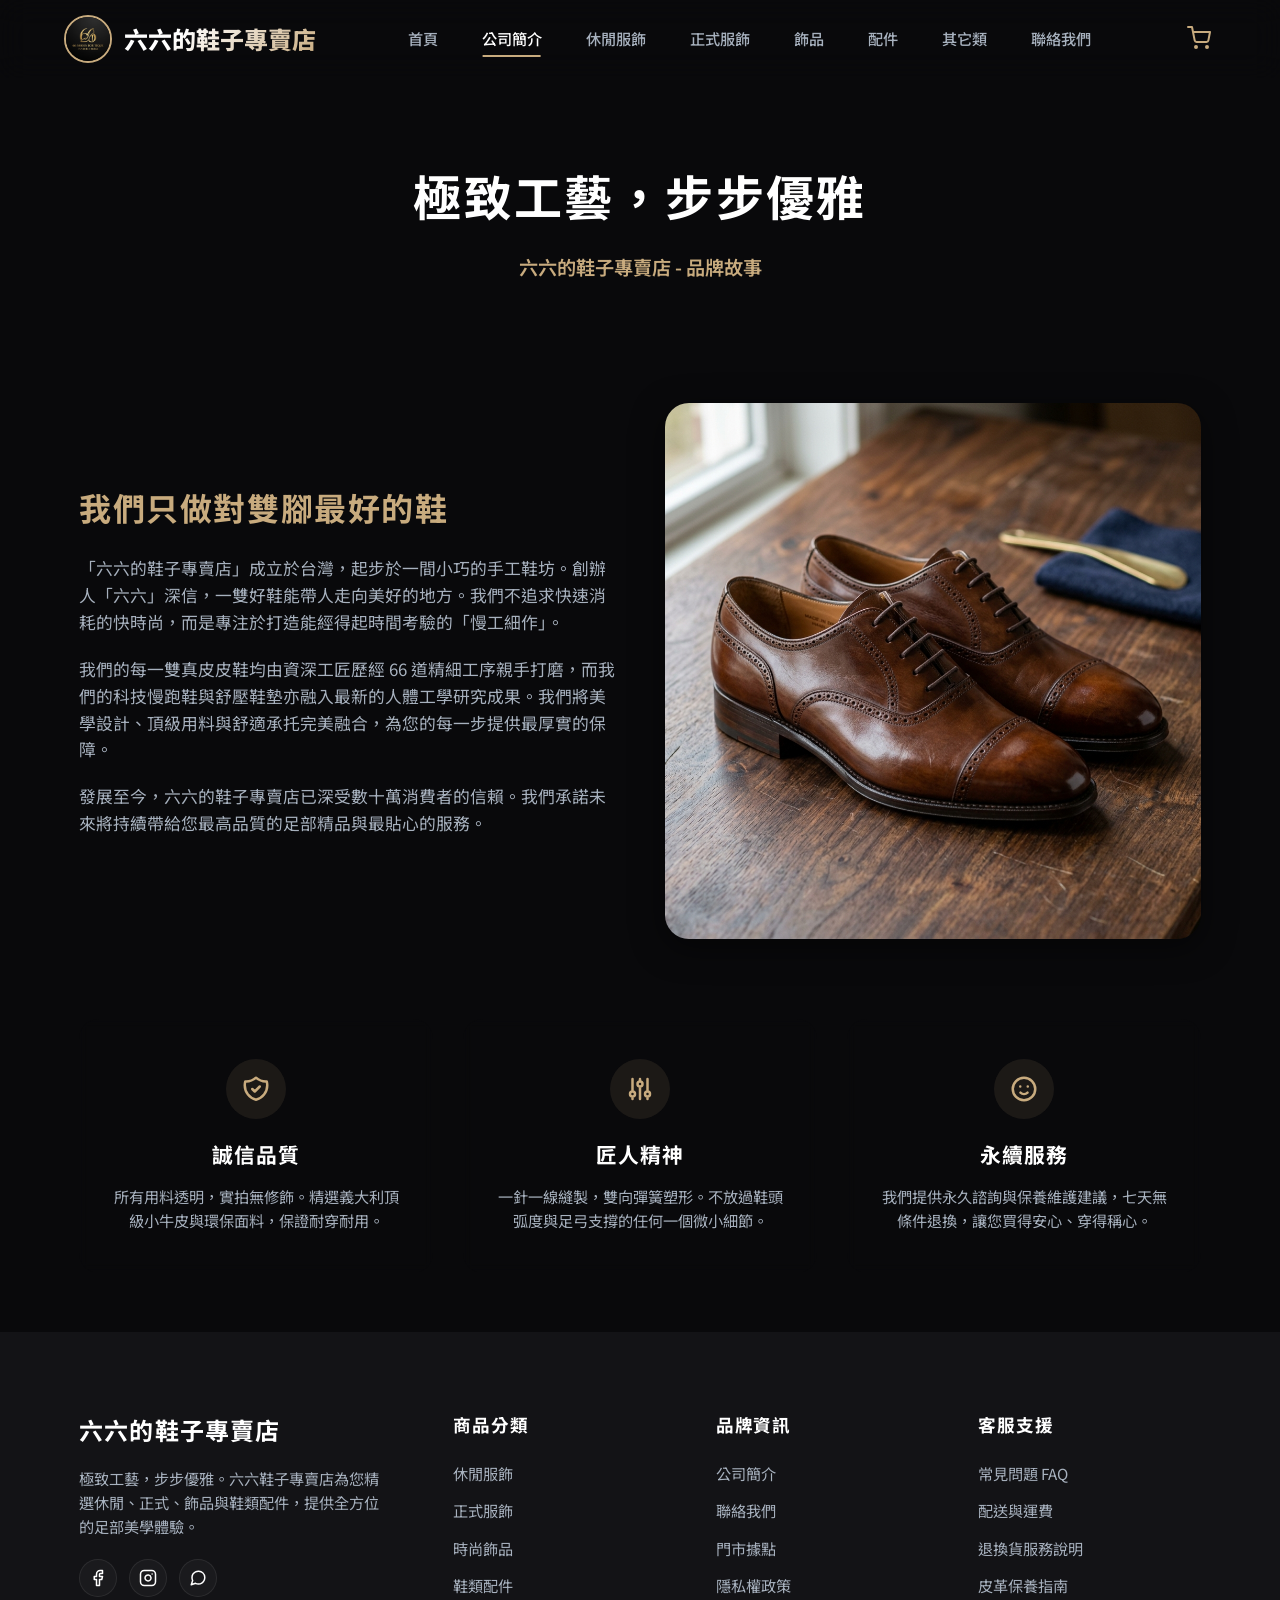
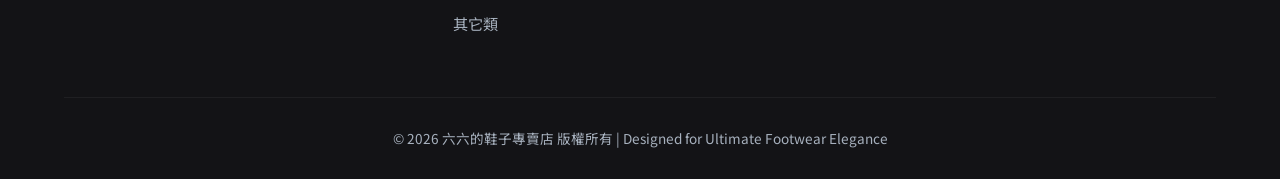
==== about.html @ c0ab9f70 "Add files via upload" ====
<!DOCTYPE html>
<html lang="zh-TW">
<head>
  <meta charset="UTF-8">
  <meta name="viewport" content="width=device-width, initial-scale=1.0">
  <title>公司簡介 - 六六的鞋子專賣店 | 極致工藝與職人精神</title>
  <meta name="description" content="了解六六的鞋子專賣店的品牌起源、設計哲學與職人工藝。我們致力於為每一雙腳提供完美撐托，讓步伐走得更遠。">
  <link rel="stylesheet" href="css/style.css">
</head>
<body>

  <!-- Navigation Header -->
  <header>
    <div class="container header-container">
      <a href="index.html" class="logo-link" id="header-logo-link">
        <img src="assets/logo.png" alt="六六的鞋子專賣店" class="logo-img" id="header-logo-img">
        <span class="logo-text" id="header-logo-text">六六的鞋子專賣店</span>
      </a>
      
      <button class="menu-toggle" id="mobile-menu-toggle" aria-label="切換選單">
        <svg width="24" height="24" fill="none" stroke="currentColor" stroke-width="2" viewBox="0 0 24 24">
          <path d="M3 12h18M3 6h18M3 18h18" stroke-linecap="round" stroke-linejoin="round"></path>
        </svg>
      </button>
      
      <nav id="nav-menu">
        <ul>
          <li><a href="index.html" id="nav-home">首頁</a></li>
          <li><a href="about.html" class="active" id="nav-about">公司簡介</a></li>
          <li><a href="casual.html" id="nav-casual">休閒服飾</a></li>
          <li><a href="formal.html" id="nav-formal">正式服飾</a></li>
          <li><a href="jewelry.html" id="nav-jewelry">飾品</a></li>
          <li><a href="accessories.html" id="nav-accessories">配件</a></li>
          <li><a href="others.html" id="nav-others">其它類</a></li>
          <li><a href="contact.html" id="nav-contact">聯絡我們</a></li>
        </ul>
      </nav>
      
      <div class="nav-actions">
        <button class="cart-btn" id="shopping-cart-btn" aria-label="查看購物車" onclick="openSimulatedCheckout()">
          <svg viewBox="0 0 24 24" fill="none" stroke="currentColor" stroke-width="2" stroke-linecap="round" stroke-linejoin="round">
            <circle cx="9" cy="21" r="1"></circle>
            <circle cx="20" cy="21" r="1"></circle>
            <path d="M1 1h4l2.68 13.39a2 2 0 0 0 2 1.61h9.72a2 2 0 0 0 2-1.61L23 6H6"></path>
          </svg>
          <span class="cart-count">0</span>
        </button>
      </div>
    </div>
  </header>

  <!-- About Hero -->
  <section class="about-hero">
    <div class="container">
      <h1>極致工藝，步步優雅</h1>
      <p style="color: hsl(var(--accent-gold)); font-size:1.2rem; font-weight:600;">六六的鞋子專賣店 - 品牌故事</p>
    </div>
  </section>

  <!-- Brand Story -->
  <section class="about-content">
    <div class="container">
      <div class="about-grid">
        <div class="about-text">
          <h2>我們只做對雙腳最好的鞋</h2>
          <p>「六六的鞋子專賣店」成立於台灣，起步於一間小巧的手工鞋坊。創辦人「六六」深信，一雙好鞋能帶人走向美好的地方。我們不追求快速消耗的快時尚，而是專注於打造能經得起時間考驗的「慢工細作」。</p>
          <p>我們的每一雙真皮皮鞋均由資深工匠歷經 66 道精細工序親手打磨，而我們的科技慢跑鞋與舒壓鞋墊亦融入最新的人體工學研究成果。我們將美學設計、頂級用料與舒適承托完美融合，為您的每一步提供最厚實的保障。</p>
          <p>發展至今，六六的鞋子專賣店已深受數十萬消費者的信賴。我們承諾未來將持續帶給您最高品質的足部精品與最貼心的服務。</p>
        </div>
        <div class="about-visual">
          <img src="assets/product_5.png" alt="職人手工皮鞋工藝">
        </div>
      </div>

      <!-- Core Values -->
      <div class="values-grid">
        <div class="value-card">
          <div class="value-icon">
            <svg fill="none" stroke="currentColor" stroke-width="2" viewBox="0 0 24 24">
              <path d="M9 12l2 2 4-4m5.618-4.016A11.955 11.955 0 0112 2.944a11.955 11.955 0 01-8.618 3.04A12.02 12.02 0 003 9c0 5.591 3.824 10.29 9 11.622 5.176-1.332 9-6.03 9-11.622 0-1.042-.133-2.052-.382-3.016z" stroke-linecap="round" stroke-linejoin="round"></path>
            </svg>
          </div>
          <h3>誠信品質</h3>
          <p>所有用料透明，實拍無修飾。精選義大利頂級小牛皮與環保面料，保證耐穿耐用。</p>
        </div>

        <div class="value-card">
          <div class="value-icon">
            <svg fill="none" stroke="currentColor" stroke-width="2" viewBox="0 0 24 24">
              <path d="M12 6V4m0 2a2 2 0 100 4m0-4a2 2 0 110 4m-6 8a2 2 0 100-4m0 4a2 2 0 110-4m0 4v2m0-6V4m6 6v10m6-2a2 2 0 100-4m0 4a2 2 0 110-4m0 4v2m0-6V4" stroke-linecap="round" stroke-linejoin="round"></path>
            </svg>
          </div>
          <h3>匠人精神</h3>
          <p>一針一線縫製，雙向彈簧塑形。不放過鞋頭弧度與足弓支撐的任何一個微小細節。</p>
        </div>

        <div class="value-card">
          <div class="value-icon">
            <svg fill="none" stroke="currentColor" stroke-width="2" viewBox="0 0 24 24">
              <path d="M14.828 14.828a4 4 0 01-5.656 0M9 10h.01M15 10h.01M21 12a9 9 0 11-18 0 9 9 0 0118 0z" stroke-linecap="round" stroke-linejoin="round"></path>
            </svg>
          </div>
          <h3>永續服務</h3>
          <p>我們提供永久諮詢與保養維護建議，七天無條件退換，讓您買得安心、穿得稱心。</p>
        </div>
      </div>
    </div>
  </section>

  <!-- Simulated Checkout Modal -->
  <div class="checkout-modal" id="checkout-modal">
    <div class="modal-content">
      <div class="modal-icon">
        <svg fill="none" stroke="currentColor" stroke-width="2" viewBox="0 0 24 24" style="width:36px; height:36px;">
          <path d="M5 13l4 4L19 7" stroke-linecap="round" stroke-linejoin="round"></path>
        </svg>
      </div>
      <h3>感謝您的訂購！</h3>
      <p>您已成功完成模擬結帳流程。六六專賣店的客服專員將會儘速與您聯絡，為您安排出貨！</p>
      <button class="btn btn-primary" style="width: 100%; border:none; padding:12px; border-radius:8px;" onclick="closeSimulatedCheckout()">好的，謝謝</button>
    </div>
  </div>

  <!-- Footer Section -->
  <footer>
    <div class="container footer-grid">
      <div class="footer-logo-desc">
        <h3 id="footer-brand-title">六六的鞋子專賣店</h3>
        <p>極致工藝，步步優雅。六六鞋子專賣店為您精選休閒、正式、飾品與鞋類配件，提供全方位的足部美學體驗。</p>
        <div class="social-links">
          <a href="#" class="social-btn" aria-label="Facebook">
            <svg viewBox="0 0 24 24" fill="none" stroke="currentColor" stroke-width="2" stroke-linecap="round" stroke-linejoin="round"><path d="M18 2h-3a5 5 0 0 0 -5 5v3H7v4h3v8h4v-8h3l1-4h-4V7a1 1 0 0 1 1-1h3z"></path></svg>
          </a>
          <a href="#" class="social-btn" aria-label="Instagram">
            <svg viewBox="0 0 24 24" fill="none" stroke="currentColor" stroke-width="2" stroke-linecap="round" stroke-linejoin="round"><rect x="2" y="2" width="20" height="20" rx="5" ry="5"></rect><path d="M16 11.37A4 4 0 1 1 12.63 8 4 4 0 0 1 16 11.37z"></path><line x1="17.5" y1="6.5" x2="17.51" y2="6.5"></line></svg>
          </a>
          <a href="#" class="social-btn" aria-label="Line">
            <svg viewBox="0 0 24 24" fill="none" stroke="currentColor" stroke-width="2" stroke-linecap="round" stroke-linejoin="round"><path d="M21 11.5a8.38 8.38 0 0 1-.9 3.8 8.5 8.5 0 0 1-7.6 4.7 8.38 8.38 0 0 1-3.8-.9L3 21l1.9-5.7a8.38 8.38 0 0 1-.9-3.8 8.5 8.5 0 0 1 4.7-7.6 8.38 8.38 0 0 1 3.8-.9h.5a8.48 8.48 0 0 1 8 8v.5z"></path></svg>
          </a>
        </div>
      </div>
      
      <div class="footer-links-col">
        <h4>商品分類</h4>
        <ul>
          <li><a href="casual.html" id="foot-link-casual">休閒服飾</a></li>
          <li><a href="formal.html" id="foot-link-formal">正式服飾</a></li>
          <li><a href="jewelry.html" id="foot-link-jewelry">時尚飾品</a></li>
          <li><a href="accessories.html" id="foot-link-accessories">鞋類配件</a></li>
          <li><a href="others.html" id="foot-link-others">其它類</a></li>
        </ul>
      </div>
      
      <div class="footer-links-col">
        <h4>品牌資訊</h4>
        <ul>
          <li><a href="about.html" id="foot-link-about">公司簡介</a></li>
          <li><a href="contact.html" id="foot-link-contact">聯絡我們</a></li>
          <li><a href="#" id="foot-link-stores">門市據點</a></li>
          <li><a href="#" id="foot-link-privacy">隱私權政策</a></li>
        </ul>
      </div>
      
      <div class="footer-links-col">
        <h4>客服支援</h4>
        <ul>
          <li><a href="#" id="foot-link-faq">常見問題 FAQ</a></li>
          <li><a href="#" id="foot-link-delivery">配送與運費</a></li>
          <li><a href="#" id="foot-link-returns">退換貨服務說明</a></li>
          <li><a href="#" id="foot-link-care">皮革保養指南</a></li>
        </ul>
      </div>
    </div>
    
    <div class="container footer-bottom">
      <p>&copy; 2026 六六的鞋子專賣店 版權所有 | Designed for Ultimate Footwear Elegance</p>
    </div>
  </footer>

  <!-- Scripts -->
  <script src="js/products.js"></script>
  <script src="js/main.js"></script>
</body>
</html>
---- css/style.css ----
@import url('https://fonts.googleapis.com/css2?family=Noto+Sans+TC:wght@300;400;500;700;900&family=Outfit:wght@300;400;500;600;700;800&display=swap');

:root {
  /* HSL Color System */
  --bg-dark: 240, 10%, 4%;
  --bg-deep: 240, 8%, 8%;
  --bg-card: 240, 6%, 12%;
  --accent-gold: 36, 40%, 64%;
  --accent-gold-hover: 36, 45%, 72%;
  --accent-cyan: 174, 60%, 56%;
  --text-light: 0, 0%, 98%;
  --text-grey: 215, 15%, 70%;
  --text-dark: 240, 10%, 20%;
  --border-gold: 36, 40%, 64%, 0.15;
  --border-glow: 174, 60%, 56%, 0.2;
  --font-display: 'Outfit', 'Noto Sans TC', sans-serif;
  --font-body: 'Inter', 'Noto Sans TC', sans-serif;
  --transition-smooth: all 0.4s cubic-bezier(0.16, 1, 0.3, 1);
  --glass-shadow: 0 8px 32px 0 rgba(0, 0, 0, 0.5);
}

* {
  box-sizing: border-box;
  margin: 0;
  padding: 0;
}

body {
  background-color: hsl(var(--bg-dark));
  color: hsl(var(--text-light));
  font-family: var(--font-body);
  line-height: 1.6;
  overflow-x: hidden;
}

h1, h2, h3, h4, h5, h6 {
  font-family: var(--font-display);
  font-weight: 700;
  letter-spacing: 0.05em;
  color: #fff;
}

a {
  text-decoration: none;
  color: inherit;
  transition: var(--transition-smooth);
}

img {
  max-width: 100%;
  height: auto;
  display: block;
}

/* Base Layout Container */
.container {
  width: 90%;
  max-width: 1200px;
  margin: 0 auto;
  padding: 0 15px;
}

/* Header & Navigation */
header {
  position: fixed;
  top: 0;
  left: 0;
  width: 100%;
  z-index: 1000;
  background: rgba(calc(hsl(var(--bg-dark))), 0.75);
  backdrop-filter: blur(15px);
  border-bottom: 1px solid rgba(var(--border-gold));
  transition: var(--transition-smooth);
}

header.scrolled {
  background: rgba(calc(hsl(var(--bg-deep))), 0.95);
  box-shadow: 0 5px 20px rgba(0, 0, 0, 0.5);
  padding: 10px 0;
}

.header-container {
  display: flex;
  justify-content: space-between;
  align-items: center;
  padding: 15px 0;
  position: relative;
}

.logo-link {
  display: flex;
  align-items: center;
  gap: 12px;
}

.logo-img {
  width: 48px;
  height: 48px;
  border-radius: 50%;
  border: 2px solid hsl(var(--accent-gold));
  object-fit: cover;
  transition: var(--transition-smooth);
}

.logo-link:hover .logo-img {
  transform: rotate(360deg) scale(1.1);
  border-color: hsl(var(--accent-cyan));
}

.logo-text {
  font-size: 1.5rem;
  font-weight: 800;
  background: linear-gradient(135deg, #fff 30%, hsl(var(--accent-gold)) 100%);
  -webkit-background-clip: text;
  -webkit-text-fill-color: transparent;
}

/* Nav Menu */
nav ul {
  display: flex;
  list-style: none;
  gap: 20px;
  align-items: center;
}

nav a {
  font-size: 0.95rem;
  font-weight: 500;
  padding: 8px 12px;
  border-radius: 6px;
  color: hsl(var(--text-grey));
  position: relative;
}

nav a::after {
  content: '';
  position: absolute;
  bottom: 0;
  left: 50%;
  width: 0;
  height: 2px;
  background: hsl(var(--accent-gold));
  transition: var(--transition-smooth);
  transform: translateX(-50%);
}

nav a:hover, nav a.active {
  color: #fff;
}

nav a:hover::after, nav a.active::after {
  width: 70%;
}

.nav-actions {
  display: flex;
  align-items: center;
  gap: 15px;
}

.cart-btn {
  position: relative;
  background: none;
  border: none;
  cursor: pointer;
  color: hsl(var(--text-light));
  padding: 5px;
  transition: var(--transition-smooth);
}

.cart-btn svg {
  width: 24px;
  height: 24px;
  stroke: hsl(var(--accent-gold));
}

.cart-btn:hover svg {
  stroke: hsl(var(--accent-cyan));
  transform: scale(1.1);
}

.cart-count {
  position: absolute;
  top: -5px;
  right: -5px;
  background: hsl(var(--accent-cyan));
  color: hsl(var(--text-dark));
  font-size: 0.75rem;
  font-weight: 700;
  border-radius: 50%;
  width: 18px;
  height: 18px;
  display: flex;
  align-items: center;
  justify-content: center;
}

.menu-toggle {
  display: none;
  background: none;
  border: none;
  cursor: pointer;
  color: #fff;
}

/* Hero Section */
.hero {
  position: relative;
  padding: 180px 0 100px 0;
  background: radial-gradient(circle at 70% 30%, rgba(var(--accent-gold), 0.15), transparent 50%),
              radial-gradient(circle at 10% 80%, rgba(var(--accent-cyan), 0.1), transparent 40%);
  min-height: 80vh;
  display: flex;
  align-items: center;
}

.hero-grid {
  display: grid;
  grid-template-columns: 1.2fr 1fr;
  gap: 50px;
  align-items: center;
}

.hero-content h1 {
  font-size: 3.5rem;
  line-height: 1.2;
  margin-bottom: 20px;
}

.hero-content h1 span {
  background: linear-gradient(135deg, hsl(var(--accent-gold)) 0%, hsl(var(--accent-cyan)) 100%);
  -webkit-background-clip: text;
  -webkit-text-fill-color: transparent;
  display: block;
}

.hero-content p {
  font-size: 1.1rem;
  color: hsl(var(--text-grey));
  margin-bottom: 35px;
  max-width: 550px;
}

.btn-group {
  display: flex;
  gap: 15px;
}

.btn {
  display: inline-flex;
  align-items: center;
  justify-content: center;
  padding: 12px 28px;
  border-radius: 50px;
  font-weight: 600;
  letter-spacing: 0.05em;
  transition: var(--transition-smooth);
  cursor: pointer;
}

.btn-primary {
  background: linear-gradient(135deg, hsl(var(--accent-gold)) 0%, #d4af37 100%);
  color: hsl(var(--bg-dark));
  box-shadow: 0 4px 15px rgba(197, 168, 128, 0.4);
}

.btn-primary:hover {
  transform: translateY(-3px);
  box-shadow: 0 8px 25px rgba(197, 168, 128, 0.6);
  background: linear-gradient(135deg, #d4af37 0%, hsl(var(--accent-gold)) 100%);
}

.btn-secondary {
  border: 1.5px solid rgba(var(--border-gold));
  color: #fff;
  background: rgba(255, 255, 255, 0.03);
}

.btn-secondary:hover {
  background: rgba(255, 255, 255, 0.08);
  border-color: hsl(var(--accent-gold));
  transform: translateY(-3px);
}

.hero-image-wrapper {
  position: relative;
  display: flex;
  justify-content: center;
}

.hero-circle-bg {
  position: absolute;
  width: 400px;
  height: 400px;
  border-radius: 50%;
  background: radial-gradient(circle, rgba(var(--accent-gold), 0.25) 0%, transparent 70%);
  top: 50%;
  left: 50%;
  transform: translate(-50%, -50%);
  animation: pulse 8s infinite alternate;
  z-index: 1;
}

.hero-image {
  position: relative;
  z-index: 2;
  filter: drop-shadow(0 20px 30px rgba(0,0,0,0.6));
  animation: float 6s ease-in-out infinite;
  max-height: 400px;
  object-fit: contain;
}

/* Feature categories list on Home page */
.categories-preview {
  padding: 80px 0;
  background-color: hsl(var(--bg-deep));
}

.section-header {
  text-align: center;
  margin-bottom: 50px;
}

.section-header h2 {
  font-size: 2.2rem;
  margin-bottom: 10px;
  position: relative;
  display: inline-block;
}

.section-header h2::after {
  content: '';
  display: block;
  width: 50px;
  height: 3px;
  background: hsl(var(--accent-gold));
  margin: 15px auto 0 auto;
}

.section-header p {
  color: hsl(var(--text-grey));
  max-width: 600px;
  margin: 0 auto;
}

.category-grid {
  display: grid;
  grid-template-columns: repeat(auto-fit, minmax(220px, 1fr));
  gap: 20px;
}

.category-card {
  position: relative;
  border-radius: 16px;
  overflow: hidden;
  height: 280px;
  display: flex;
  flex-direction: column;
  justify-content: flex-end;
  padding: 30px;
  border: 1px solid rgba(var(--border-gold));
  background: linear-gradient(180deg, transparent 40%, rgba(0,0,0,0.9) 100%),
              rgba(var(--bg-card), 0.4);
  backdrop-filter: blur(5px);
  cursor: pointer;
  transition: var(--transition-smooth);
}

.category-card-bg {
  position: absolute;
  top: 0;
  left: 0;
  width: 100%;
  height: 100%;
  z-index: -1;
  object-fit: cover;
  transition: var(--transition-smooth);
  opacity: 0.6;
}

.category-card:hover {
  transform: translateY(-10px);
  border-color: hsl(var(--accent-cyan));
  box-shadow: var(--glass-shadow);
}

.category-card:hover .category-card-bg {
  transform: scale(1.1);
  opacity: 0.8;
}

.category-card h3 {
  font-size: 1.35rem;
  margin-bottom: 5px;
}

.category-card p {
  font-size: 0.85rem;
  color: hsl(var(--accent-gold));
  font-weight: 500;
}

/* Product Cards Grid & Design */
.products-section {
  padding: 80px 0;
}

.product-grid {
  display: grid;
  grid-template-columns: repeat(auto-fill, minmax(270px, 1fr));
  gap: 30px;
}

.product-card {
  background: rgba(hsl(var(--bg-card)), 0.6);
  border: 1px solid rgba(var(--border-gold));
  border-radius: 20px;
  overflow: hidden;
  box-shadow: 0 4px 20px rgba(0, 0, 0, 0.2);
  transition: var(--transition-smooth);
  backdrop-filter: blur(10px);
  display: flex;
  flex-direction: column;
  height: 100%;
}

.product-card:hover {
  transform: translateY(-8px);
  border-color: rgba(var(--border-glow));
  box-shadow: var(--glass-shadow);
}

.product-img-wrapper {
  position: relative;
  aspect-ratio: 1;
  overflow: hidden;
  background-color: rgba(255, 255, 255, 0.02);
  display: flex;
  align-items: center;
  justify-content: center;
  padding: 15px;
}

.product-img {
  width: 100%;
  height: 100%;
  object-fit: contain;
  transition: var(--transition-smooth);
  filter: drop-shadow(0 10px 15px rgba(0,0,0,0.3));
}

.product-card:hover .product-img {
  transform: scale(1.08) rotate(3deg);
}

.product-tag {
  position: absolute;
  top: 15px;
  left: 15px;
  background: hsl(var(--accent-cyan));
  color: hsl(var(--text-dark));
  font-size: 0.75rem;
  font-weight: 700;
  padding: 4px 10px;
  border-radius: 4px;
}

.product-info {
  padding: 20px;
  display: flex;
  flex-direction: column;
  flex-grow: 1;
}

.product-info h3 {
  font-size: 1.15rem;
  margin-bottom: 10px;
  white-space: nowrap;
  overflow: hidden;
  text-overflow: ellipsis;
  color: #fff;
}

.product-desc {
  font-size: 0.85rem;
  color: hsl(var(--text-grey));
  margin-bottom: 20px;
  display: -webkit-box;
  -webkit-line-clamp: 2;
  -webkit-box-orient: vertical;
  overflow: hidden;
  height: 40px;
}

.product-price-row {
  display: flex;
  justify-content: space-between;
  align-items: center;
  margin-top: auto;
  padding-top: 15px;
  border-top: 1px solid rgba(255, 255, 255, 0.05);
}

.product-price {
  font-size: 1.25rem;
  font-weight: 700;
  color: hsl(var(--accent-gold));
  font-family: var(--font-display);
}

.product-price-original {
  font-size: 0.85rem;
  color: hsl(var(--text-grey));
  text-decoration: line-through;
  margin-left: 6px;
}

.btn-add-cart {
  width: 38px;
  height: 38px;
  border-radius: 50%;
  background: rgba(255, 255, 255, 0.05);
  border: 1px solid rgba(var(--border-gold));
  display: flex;
  align-items: center;
  justify-content: center;
  cursor: pointer;
  transition: var(--transition-smooth);
}

.btn-add-cart svg {
  width: 18px;
  height: 18px;
  stroke: hsl(var(--text-light));
  fill: none;
}

.btn-add-cart:hover {
  background: hsl(var(--accent-gold));
  border-color: hsl(var(--accent-gold));
}

.btn-add-cart:hover svg {
  stroke: hsl(var(--text-dark));
}

/* About Us Layout */
.about-hero {
  padding: 160px 0 60px 0;
  text-align: center;
  background: linear-gradient(180deg, rgba(var(--accent-gold), 0.05), transparent);
}

.about-hero h1 {
  font-size: 3rem;
  margin-bottom: 15px;
}

.about-content {
  padding: 60px 0;
}

.about-grid {
  display: grid;
  grid-template-columns: 1fr 1fr;
  gap: 50px;
  align-items: center;
}

.about-text h2 {
  font-size: 2rem;
  margin-bottom: 20px;
  color: hsl(var(--accent-gold));
}

.about-text p {
  color: hsl(var(--text-grey));
  margin-bottom: 20px;
  font-size: 1.05rem;
}

.about-visual {
  position: relative;
  border-radius: 24px;
  overflow: hidden;
  box-shadow: var(--glass-shadow);
  border: 1px solid rgba(var(--border-gold));
}

.about-visual img {
  width: 100%;
  transition: var(--transition-smooth);
}

.about-visual:hover img {
  transform: scale(1.05);
}

.values-grid {
  display: grid;
  grid-template-columns: repeat(auto-fit, minmax(280px, 1fr));
  gap: 30px;
  margin-top: 80px;
}

.value-card {
  background: rgba(hsl(var(--bg-card)), 0.4);
  border: 1px solid rgba(var(--border-gold));
  padding: 40px 30px;
  border-radius: 20px;
  text-align: center;
  backdrop-filter: blur(5px);
  transition: var(--transition-smooth);
}

.value-card:hover {
  transform: translateY(-5px);
  border-color: hsl(var(--accent-cyan));
}

.value-icon {
  width: 60px;
  height: 60px;
  border-radius: 50%;
  background: rgba(197, 168, 128, 0.1);
  display: flex;
  align-items: center;
  justify-content: center;
  margin: 0 auto 20px auto;
}

.value-icon svg {
  width: 30px;
  height: 30px;
  stroke: hsl(var(--accent-gold));
}

.value-card h3 {
  font-size: 1.3rem;
  margin-bottom: 12px;
}

.value-card p {
  color: hsl(var(--text-grey));
  font-size: 0.95rem;
}

/* Contact Us Layout */
.contact-hero {
  padding: 160px 0 60px 0;
  text-align: center;
}

.contact-grid {
  display: grid;
  grid-template-columns: 1fr 1.3fr;
  gap: 50px;
  margin-top: 40px;
  padding-bottom: 100px;
}

.contact-info-panel {
  display: flex;
  flex-direction: column;
  gap: 30px;
}

.contact-card {
  background: rgba(hsl(var(--bg-card)), 0.5);
  border: 1px solid rgba(var(--border-gold));
  padding: 30px;
  border-radius: 20px;
  backdrop-filter: blur(5px);
}

.contact-item {
  display: flex;
  gap: 20px;
  align-items: flex-start;
  margin-bottom: 25px;
}

.contact-item:last-child {
  margin-bottom: 0;
}

.contact-icon {
  width: 44px;
  height: 44px;
  border-radius: 50%;
  background: rgba(197, 168, 128, 0.1);
  display: flex;
  align-items: center;
  justify-content: center;
  flex-shrink: 0;
}

.contact-icon svg {
  width: 22px;
  height: 22px;
  stroke: hsl(var(--accent-gold));
  fill: none;
}

.contact-text h4 {
  font-size: 1.05rem;
  margin-bottom: 5px;
}

.contact-text p {
  color: hsl(var(--text-grey));
  font-size: 0.95rem;
}

.contact-map-mock {
  background: radial-gradient(circle, rgba(255,255,255,0.03) 0%, rgba(0,0,0,0.4) 100%);
  border: 1px solid rgba(var(--border-gold));
  border-radius: 20px;
  height: 220px;
  display: flex;
  flex-direction: column;
  justify-content: center;
  align-items: center;
  text-align: center;
  color: hsl(var(--text-grey));
  cursor: pointer;
  transition: var(--transition-smooth);
}

.contact-map-mock:hover {
  border-color: hsl(var(--accent-cyan));
  color: #fff;
}

.contact-map-mock svg {
  width: 40px;
  height: 40px;
  stroke: hsl(var(--accent-gold));
  margin-bottom: 10px;
}

/* Contact Form */
.contact-form-card {
  background: rgba(hsl(var(--bg-card)), 0.7);
  border: 1px solid rgba(var(--border-gold));
  padding: 40px;
  border-radius: 20px;
  backdrop-filter: blur(10px);
  box-shadow: var(--glass-shadow);
}

.form-group {
  margin-bottom: 20px;
}

.form-label {
  display: block;
  font-size: 0.9rem;
  font-weight: 500;
  margin-bottom: 8px;
  color: hsl(var(--text-grey));
}

.form-control {
  width: 100%;
  background: rgba(0, 0, 0, 0.3);
  border: 1px solid rgba(255, 255, 255, 0.08);
  border-radius: 8px;
  padding: 12px 16px;
  color: #fff;
  font-family: var(--font-body);
  transition: var(--transition-smooth);
}

.form-control:focus {
  outline: none;
  border-color: hsl(var(--accent-cyan));
  box-shadow: 0 0 10px rgba(79, 209, 197, 0.15);
}

textarea.form-control {
  resize: vertical;
  min-height: 120px;
}

.form-success-msg {
  display: none;
  background: rgba(79, 209, 197, 0.1);
  border: 1px solid hsl(var(--accent-cyan));
  color: hsl(var(--accent-cyan));
  padding: 15px;
  border-radius: 8px;
  margin-bottom: 20px;
  text-align: center;
}

/* Product Detail Page (PDP) Layout */
.pdp-section {
  padding: 150px 0 100px 0;
}

.pdp-grid {
  display: grid;
  grid-template-columns: 1.1fr 1fr;
  gap: 50px;
  align-items: start;
}

.pdp-gallery {
  background: rgba(hsl(var(--bg-card)), 0.4);
  border: 1px solid rgba(var(--border-gold));
  border-radius: 24px;
  padding: 30px;
  backdrop-filter: blur(5px);
  position: sticky;
  top: 120px;
}

.pdp-main-img-wrapper {
  aspect-ratio: 1;
  display: flex;
  align-items: center;
  justify-content: center;
  overflow: hidden;
  background-color: rgba(255, 255, 255, 0.01);
  border-radius: 16px;
  padding: 20px;
}

.pdp-main-img {
  width: 100%;
  height: 100%;
  object-fit: contain;
  filter: drop-shadow(0 15px 25px rgba(0,0,0,0.4));
  transition: var(--transition-smooth);
}

.pdp-main-img:hover {
  transform: scale(1.05);
}

.pdp-info {
  display: flex;
  flex-direction: column;
}

.pdp-category-tag {
  color: hsl(var(--accent-cyan));
  font-size: 0.9rem;
  font-weight: 700;
  text-transform: uppercase;
  margin-bottom: 10px;
  letter-spacing: 0.1em;
}

.pdp-title {
  font-size: 2.2rem;
  line-height: 1.3;
  margin-bottom: 15px;
}

.pdp-price-row {
  display: flex;
  align-items: baseline;
  gap: 15px;
  margin-bottom: 30px;
  padding-bottom: 20px;
  border-bottom: 1px solid rgba(255, 255, 255, 0.06);
}

.pdp-price {
  font-size: 2rem;
  font-weight: 800;
  color: hsl(var(--accent-gold));
  font-family: var(--font-display);
}

.pdp-price-original {
  font-size: 1.1rem;
  color: hsl(var(--text-grey));
  text-decoration: line-through;
}

.pdp-desc {
  font-size: 1.05rem;
  color: hsl(var(--text-grey));
  line-height: 1.7;
  margin-bottom: 35px;
}

.pdp-options {
  margin-bottom: 35px;
}

.pdp-option-title {
  font-size: 0.95rem;
  font-weight: 600;
  margin-bottom: 12px;
  color: #fff;
  display: flex;
  justify-content: space-between;
}

.size-selector {
  display: flex;
  flex-wrap: wrap;
  gap: 10px;
}

.size-btn {
  background: rgba(255, 255, 255, 0.03);
  border: 1px solid rgba(255, 255, 255, 0.1);
  color: hsl(var(--text-light));
  padding: 10px 18px;
  border-radius: 8px;
  font-weight: 500;
  cursor: pointer;
  transition: var(--transition-smooth);
}

.size-btn:hover {
  border-color: hsl(var(--accent-gold));
}

.size-btn.active {
  background: hsl(var(--accent-gold));
  border-color: hsl(var(--accent-gold));
  color: hsl(var(--bg-dark));
  font-weight: 700;
}

.qty-row {
  display: flex;
  align-items: center;
  gap: 20px;
  margin-bottom: 40px;
}

.qty-selector {
  display: flex;
  align-items: center;
  border: 1px solid rgba(255, 255, 255, 0.1);
  border-radius: 8px;
  overflow: hidden;
  background: rgba(0,0,0,0.2);
}

.qty-btn {
  background: none;
  border: none;
  color: #fff;
  width: 40px;
  height: 40px;
  cursor: pointer;
  font-size: 1.2rem;
  transition: var(--transition-smooth);
}

.qty-btn:hover {
  background: rgba(255, 255, 255, 0.05);
}

.qty-val {
  width: 45px;
  text-align: center;
  font-weight: 600;
  font-family: var(--font-display);
}

.pdp-buy-btn {
  flex-grow: 1;
  padding: 14px;
  font-size: 1.05rem;
  border: none;
}

/* PDP Tabs Section */
.pdp-tabs {
  margin-top: 50px;
  border-top: 1px solid rgba(255,255,255,0.06);
  padding-top: 30px;
}

.tabs-nav {
  display: flex;
  gap: 30px;
  margin-bottom: 20px;
  border-bottom: 1px solid rgba(255,255,255,0.04);
  padding-bottom: 10px;
}

.tab-link {
  font-size: 1rem;
  font-weight: 600;
  color: hsl(var(--text-grey));
  padding-bottom: 8px;
  cursor: pointer;
  position: relative;
}

.tab-link.active {
  color: #fff;
}

.tab-link::after {
  content: '';
  position: absolute;
  bottom: -11px;
  left: 0;
  width: 0;
  height: 2px;
  background: hsl(var(--accent-cyan));
  transition: var(--transition-smooth);
}

.tab-link.active::after {
  width: 100%;
}

.tab-panel {
  display: none;
  color: hsl(var(--text-grey));
  font-size: 0.95rem;
  line-height: 1.8;
}

.tab-panel.active {
  display: block;
}

.specs-list {
  list-style: none;
}

.specs-list li {
  display: flex;
  padding: 8px 0;
  border-bottom: 1px solid rgba(255,255,255,0.03);
}

.specs-list li span:first-child {
  font-weight: 600;
  color: #fff;
  width: 150px;
}

/* Footer Section */
footer {
  background-color: hsl(var(--bg-deep));
  border-top: 1px solid rgba(var(--border-gold));
  padding: 80px 0 30px 0;
  color: hsl(var(--text-grey));
}

.footer-grid {
  display: grid;
  grid-template-columns: 1.5fr repeat(3, 1fr);
  gap: 40px;
  margin-bottom: 60px;
}

.footer-logo-desc h3 {
  font-size: 1.5rem;
  margin-bottom: 15px;
}

.footer-logo-desc p {
  font-size: 0.95rem;
  margin-bottom: 20px;
  max-width: 300px;
}

.social-links {
  display: flex;
  gap: 12px;
}

.social-btn {
  width: 38px;
  height: 38px;
  border-radius: 50%;
  background: rgba(255, 255, 255, 0.03);
  border: 1px solid rgba(255, 255, 255, 0.08);
  display: flex;
  align-items: center;
  justify-content: center;
  transition: var(--transition-smooth);
}

.social-btn:hover {
  background: hsl(var(--accent-gold));
  border-color: hsl(var(--accent-gold));
}

.social-btn:hover svg {
  stroke: hsl(var(--text-dark));
}

.social-btn svg {
  width: 18px;
  height: 18px;
  stroke: #fff;
  fill: none;
}

.footer-links-col h4 {
  font-size: 1.1rem;
  margin-bottom: 20px;
  color: #fff;
}

.footer-links-col ul {
  list-style: none;
  display: flex;
  flex-direction: column;
  gap: 12px;
}

.footer-links-col a {
  font-size: 0.95rem;
}

.footer-links-col a:hover {
  color: hsl(var(--accent-gold));
  padding-left: 5px;
}

.footer-bottom {
  border-top: 1px solid rgba(255, 255, 255, 0.05);
  padding-top: 30px;
  text-align: center;
  font-size: 0.85rem;
}

/* Simulated Checkout Modal */
.checkout-modal {
  position: fixed;
  top: 0;
  left: 0;
  width: 100%;
  height: 100%;
  background: rgba(0, 0, 0, 0.85);
  backdrop-filter: blur(10px);
  z-index: 2000;
  display: flex;
  align-items: center;
  justify-content: center;
  opacity: 0;
  pointer-events: none;
  transition: var(--transition-smooth);
}

.checkout-modal.active {
  opacity: 1;
  pointer-events: auto;
}

.modal-content {
  background: hsl(var(--bg-card));
  border: 1px solid hsl(var(--accent-gold));
  border-radius: 24px;
  padding: 40px;
  max-width: 450px;
  width: 90%;
  text-align: center;
  box-shadow: var(--glass-shadow);
  transform: scale(0.9);
  transition: var(--transition-smooth);
}

.checkout-modal.active .modal-content {
  transform: scale(1);
}

.modal-icon {
  width: 70px;
  height: 70px;
  border-radius: 50%;
  background: rgba(79, 209, 197, 0.1);
  display: flex;
  align-items: center;
  justify-content: center;
  margin: 0 auto 20px auto;
}

.modal-icon svg {
  width: 36px;
  height: 36px;
  stroke: hsl(var(--accent-cyan));
}

.modal-content h3 {
  font-size: 1.5rem;
  margin-bottom: 10px;
}

.modal-content p {
  color: hsl(var(--text-grey));
  margin-bottom: 25px;
  font-size: 0.95rem;
}

/* Custom Alert Bar */
.cart-alert {
  position: fixed;
  bottom: 20px;
  right: 20px;
  background: hsl(var(--accent-cyan));
  color: hsl(var(--text-dark));
  padding: 15px 25px;
  border-radius: 8px;
  font-weight: 700;
  box-shadow: 0 5px 15px rgba(0,0,0,0.3);
  z-index: 3000;
  transform: translateY(100px);
  opacity: 0;
  transition: var(--transition-smooth);
}

.cart-alert.show {
  transform: translateY(0);
  opacity: 1;
}

/* Animations */
@keyframes float {
  0% { transform: translateY(0px); }
  50% { transform: translateY(-15px); }
  100% { transform: translateY(0px); }
}

@keyframes pulse {
  0% { transform: translate(-50%, -50%) scale(0.95); opacity: 0.8; }
  100% { transform: translate(-50%, -50%) scale(1.05); opacity: 1; }
}

/* Mobile Responsiveness */
@media (max-width: 992px) {
  .hero-grid {
    grid-template-columns: 1fr;
    text-align: center;
    gap: 30px;
  }
  .hero-content h1 {
    font-size: 2.8rem;
  }
  .hero-content p {
    margin: 0 auto 35px auto;
  }
  .btn-group {
    justify-content: center;
  }
  .pdp-grid {
    grid-template-columns: 1fr;
    gap: 30px;
  }
  .pdp-gallery {
    position: static;
  }
  .about-grid {
    grid-template-columns: 1fr;
    gap: 30px;
  }
  .contact-grid {
    grid-template-columns: 1fr;
    gap: 40px;
  }
  .footer-grid {
    grid-template-columns: 1.2fr 1fr;
  }
}

@media (max-width: 768px) {
  .menu-toggle {
    display: block;
  }
  nav {
    position: fixed;
    top: 80px;
    left: 0;
    width: 100%;
    background: hsl(var(--bg-deep));
    border-bottom: 1px solid rgba(var(--border-gold));
    padding: 20px 0;
    transform: translateY(-120%);
    opacity: 0;
    pointer-events: none;
    transition: var(--transition-smooth);
    z-index: 999;
  }
  nav.active {
    transform: translateY(0);
    opacity: 1;
    pointer-events: auto;
  }
  nav ul {
    flex-direction: column;
    width: 100%;
    gap: 15px;
  }
  .footer-grid {
    grid-template-columns: 1fr;
    gap: 30px;
  }
}
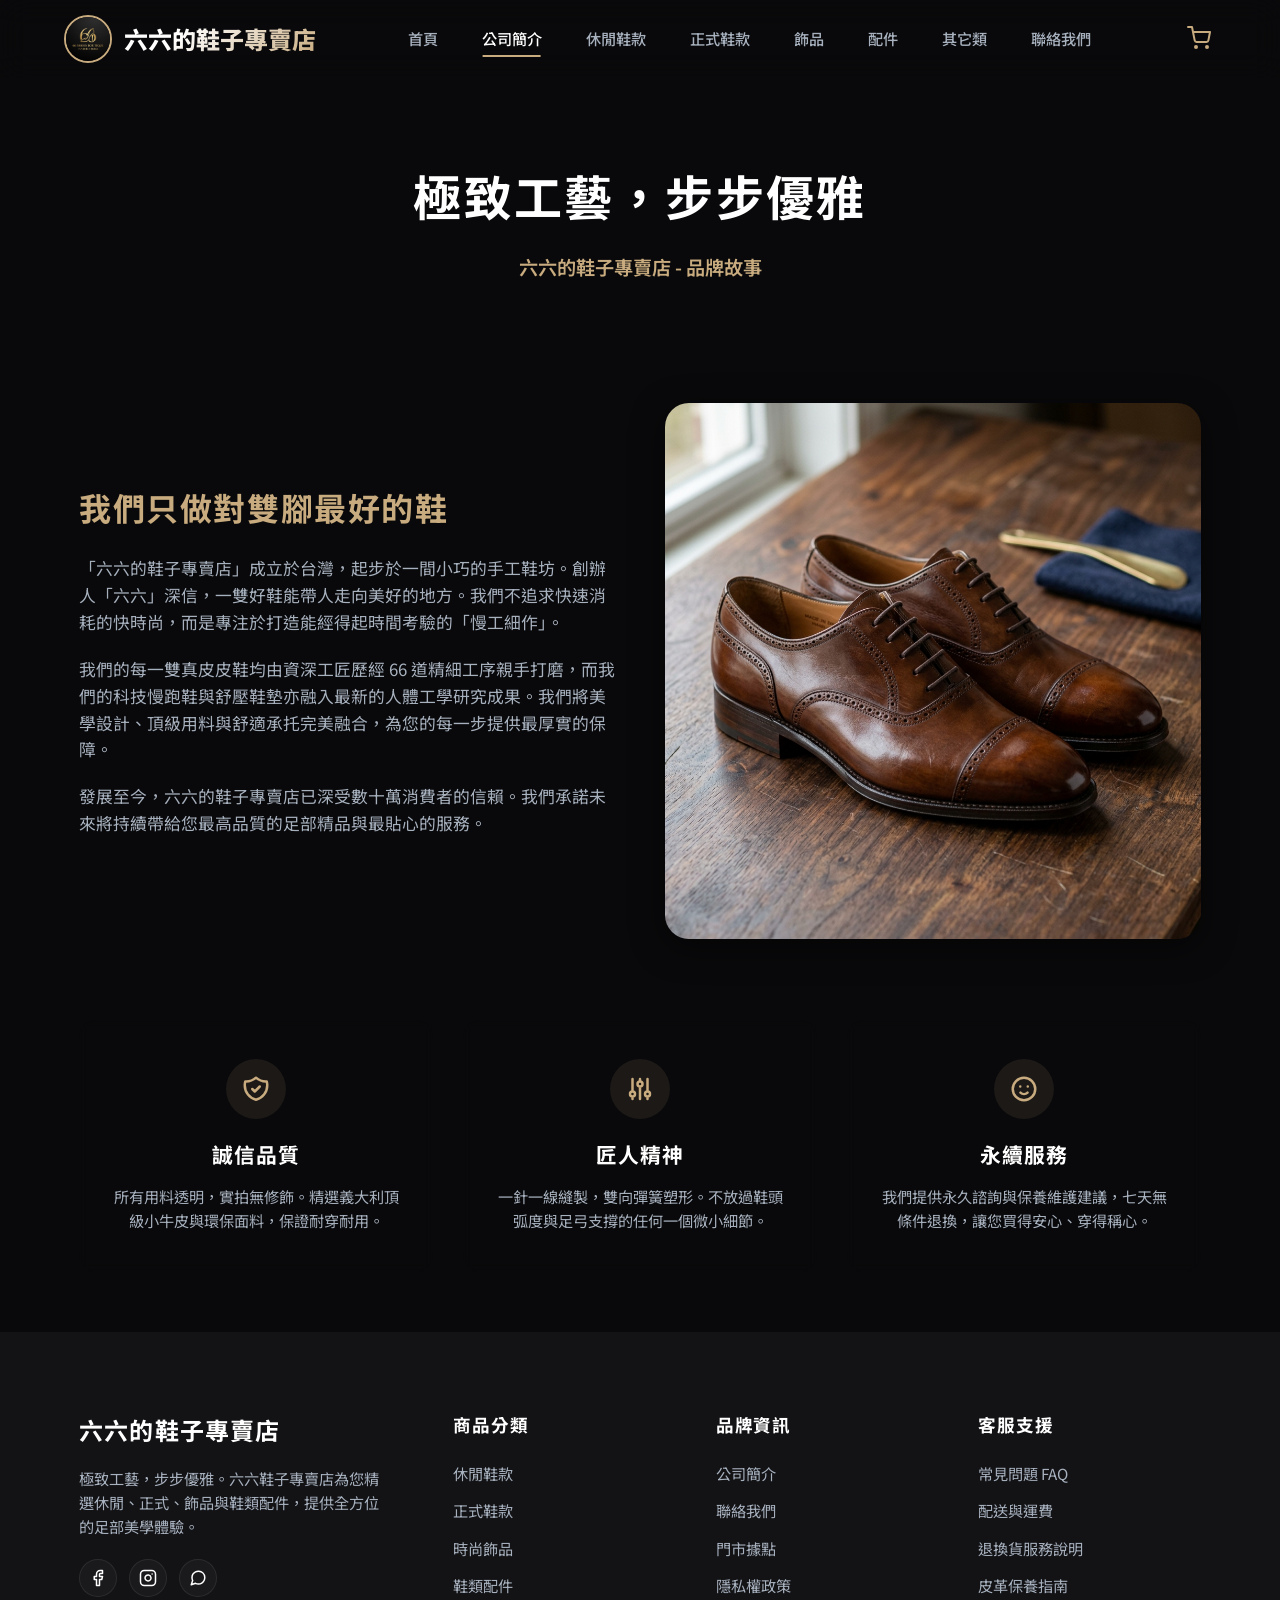
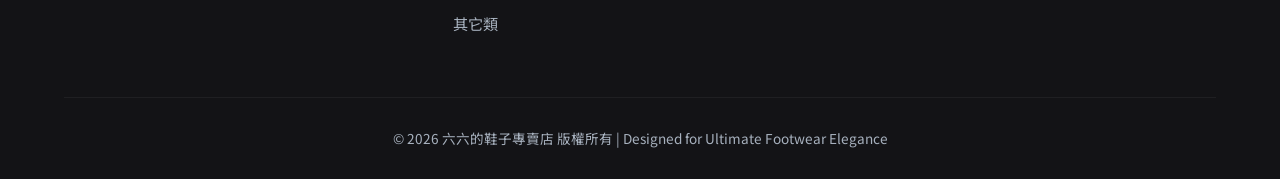
==== commit 8d009ece: "Add files via upload" ====
--- a/about.html
+++ b/about.html
@@ -27,8 +27,8 @@
         <ul>
           <li><a href="index.html" id="nav-home">首頁</a></li>
           <li><a href="about.html" class="active" id="nav-about">公司簡介</a></li>
-          <li><a href="casual.html" id="nav-casual">休閒服飾</a></li>
-          <li><a href="formal.html" id="nav-formal">正式服飾</a></li>
+          <li><a href="casual.html" id="nav-casual">休閒鞋款</a></li>
+          <li><a href="formal.html" id="nav-formal">正式鞋款</a></li>
           <li><a href="jewelry.html" id="nav-jewelry">飾品</a></li>
           <li><a href="accessories.html" id="nav-accessories">配件</a></li>
           <li><a href="others.html" id="nav-others">其它類</a></li>
@@ -68,7 +68,7 @@
           <p>發展至今，六六的鞋子專賣店已深受數十萬消費者的信賴。我們承諾未來將持續帶給您最高品質的足部精品與最貼心的服務。</p>
         </div>
         <div class="about-visual">
-          <img src="assets/product_5.png" alt="職人手工皮鞋工藝">
+          <img src="assets/六六的鞋子專賣店-皮鞋.png" alt="六六的鞋子專賣店-皮鞋" title="六六的鞋子專賣店-皮鞋">
         </div>
       </div>
 
@@ -143,8 +143,8 @@
       <div class="footer-links-col">
         <h4>商品分類</h4>
         <ul>
-          <li><a href="casual.html" id="foot-link-casual">休閒服飾</a></li>
-          <li><a href="formal.html" id="foot-link-formal">正式服飾</a></li>
+          <li><a href="casual.html" id="foot-link-casual">休閒鞋款</a></li>
+          <li><a href="formal.html" id="foot-link-formal">正式鞋款</a></li>
           <li><a href="jewelry.html" id="foot-link-jewelry">時尚飾品</a></li>
           <li><a href="accessories.html" id="foot-link-accessories">鞋類配件</a></li>
           <li><a href="others.html" id="foot-link-others">其它類</a></li>
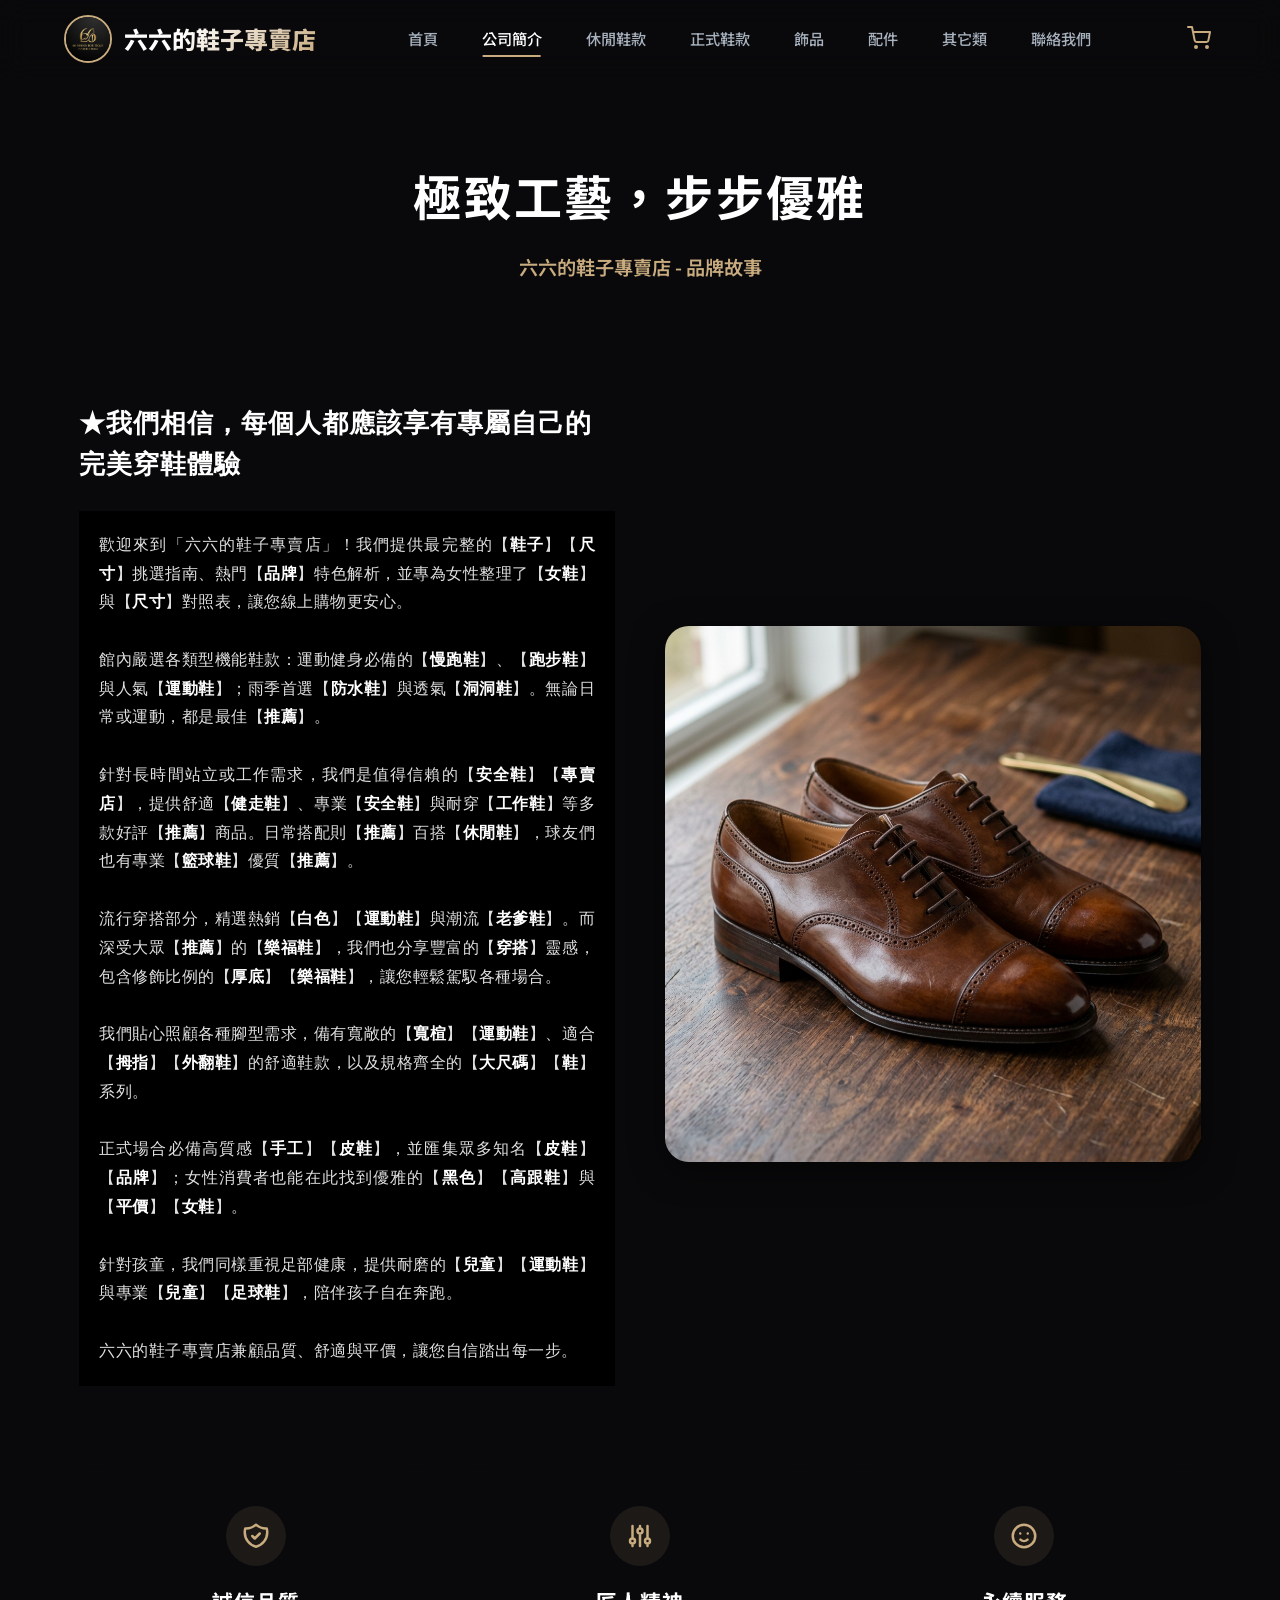
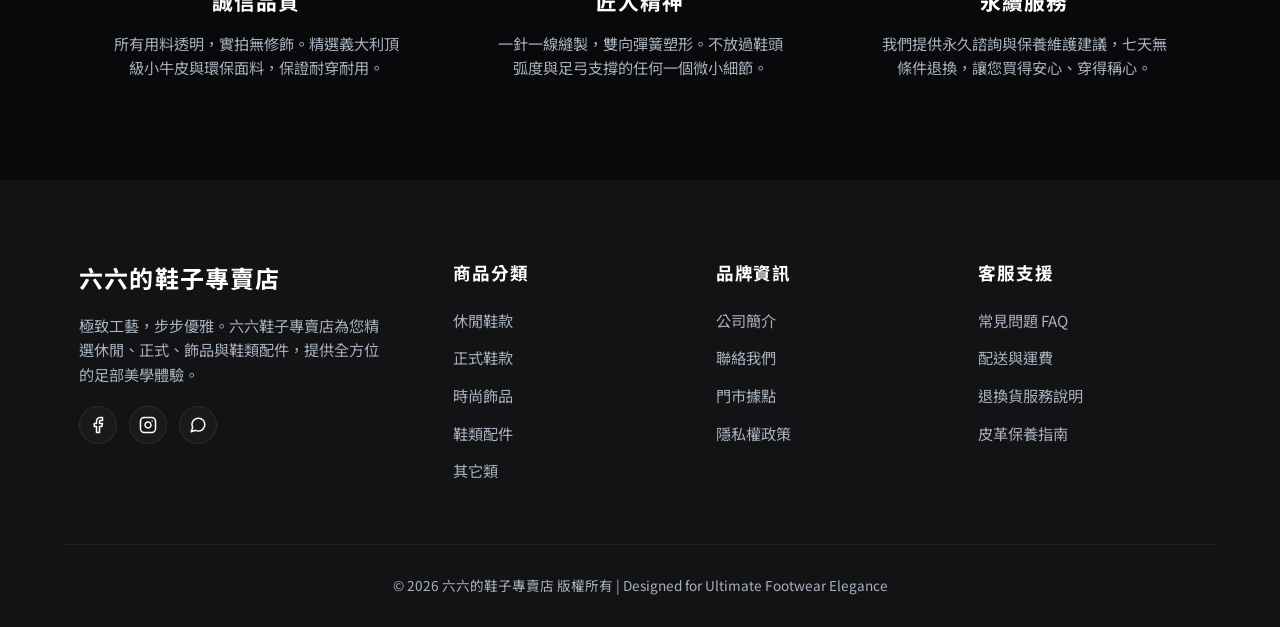
==== commit d3aec90f: "Add files via upload" ====
--- a/about.html
+++ b/about.html
@@ -62,10 +62,25 @@
     <div class="container">
       <div class="about-grid">
         <div class="about-text">
-          <h2>我們只做對雙腳最好的鞋</h2>
-          <p>「六六的鞋子專賣店」成立於台灣，起步於一間小巧的手工鞋坊。創辦人「六六」深信，一雙好鞋能帶人走向美好的地方。我們不追求快速消耗的快時尚，而是專注於打造能經得起時間考驗的「慢工細作」。</p>
-          <p>我們的每一雙真皮皮鞋均由資深工匠歷經 66 道精細工序親手打磨，而我們的科技慢跑鞋與舒壓鞋墊亦融入最新的人體工學研究成果。我們將美學設計、頂級用料與舒適承托完美融合，為您的每一步提供最厚實的保障。</p>
-          <p>發展至今，六六的鞋子專賣店已深受數十萬消費者的信賴。我們承諾未來將持續帶給您最高品質的足部精品與最貼心的服務。</p>
+<h3 style="font-family: 'Microsoft JhengHei', sans-serif; font-size: 26px; font-weight: bold; color: #FFFFFF; margin-bottom: 25px; letter-spacing: 1px;">★我們相信，每個人都應該享有專屬自己的完美穿鞋體驗</h3>                    
+                    <h5 style="font-family: 'Microsoft JhengHei', sans-serif; font-size: 16px; font-weight: normal; line-height: 1.8; color: #E0E0E0; background-color: #000000; padding: 20px; text-align: justify; letter-spacing: 0.5px;"> 
+    歡迎來到「六六的鞋子專賣店」！我們提供最完整的【<strong style="font-weight: bold; color: #FFFFFF;">鞋子</strong>】【<strong style="font-weight: bold; color: #FFFFFF;">尺寸</strong>】挑選指南、熱門【<strong style="font-weight: bold; color: #FFFFFF;">品牌</strong>】特色解析，並專為女性整理了【<strong style="font-weight: bold; color: #FFFFFF;">女鞋</strong>】與【<strong style="font-weight: bold; color: #FFFFFF;">尺寸</strong>】對照表，讓您線上購物更安心。
+    <br><br>
+    館內嚴選各類型機能鞋款：運動健身必備的【<strong style="font-weight: bold; color: #FFFFFF;">慢跑鞋</strong>】、【<strong style="font-weight: bold; color: #FFFFFF;">跑步鞋</strong>】與人氣【<strong style="font-weight: bold; color: #FFFFFF;">運動鞋</strong>】；雨季首選【<strong style="font-weight: bold; color: #FFFFFF;">防水鞋</strong>】與透氣【<strong style="font-weight: bold; color: #FFFFFF;">洞洞鞋</strong>】。無論日常或運動，都是最佳【<strong style="font-weight: bold; color: #FFFFFF;">推薦</strong>】。
+    <br><br>
+    針對長時間站立或工作需求，我們是值得信賴的【<strong style="font-weight: bold; color: #FFFFFF;">安全鞋</strong>】【<strong style="font-weight: bold; color: #FFFFFF;">專賣店</strong>】，提供舒適【<strong style="font-weight: bold; color: #FFFFFF;">健走鞋</strong>】、專業【<strong style="font-weight: bold; color: #FFFFFF;">安全鞋</strong>】與耐穿【<strong style="font-weight: bold; color: #FFFFFF;">工作鞋</strong>】等多款好評【<strong style="font-weight: bold; color: #FFFFFF;">推薦</strong>】商品。日常搭配則【<strong style="font-weight: bold; color: #FFFFFF;">推薦</strong>】百搭【<strong style="font-weight: bold; color: #FFFFFF;">休閒鞋</strong>】，球友們也有專業【<strong style="font-weight: bold; color: #FFFFFF;">籃球鞋</strong>】優質【<strong style="font-weight: bold; color: #FFFFFF;">推薦</strong>】。
+    <br><br>
+    流行穿搭部分，精選熱銷【<strong style="font-weight: bold; color: #FFFFFF;">白色</strong>】【<strong style="font-weight: bold; color: #FFFFFF;">運動鞋</strong>】與潮流【<strong style="font-weight: bold; color: #FFFFFF;">老爹鞋</strong>】。而深受大眾【<strong style="font-weight: bold; color: #FFFFFF;">推薦</strong>】的【<strong style="font-weight: bold; color: #FFFFFF;">樂福鞋</strong>】，我們也分享豐富的【<strong style="font-weight: bold; color: #FFFFFF;">穿搭</strong>】靈感，包含修飾比例的【<strong style="font-weight: bold; color: #FFFFFF;">厚底</strong>】【<strong style="font-weight: bold; color: #FFFFFF;">樂福鞋</strong>】，讓您輕鬆駕馭各種場合。
+    <br><br>
+    我們貼心照顧各種腳型需求，備有寬敞的【<strong style="font-weight: bold; color: #FFFFFF;">寬楦</strong>】【<strong style="font-weight: bold; color: #FFFFFF;">運動鞋</strong>】、適合【<strong style="font-weight: bold; color: #FFFFFF;">拇指</strong>】【<strong style="font-weight: bold; color: #FFFFFF;">外翻鞋</strong>】的舒適鞋款，以及規格齊全的【<strong style="font-weight: bold; color: #FFFFFF;">大尺碼</strong>】【<strong style="font-weight: bold; color: #FFFFFF;">鞋</strong>】系列。
+    <br><br>
+    正式場合必備高質感【<strong style="font-weight: bold; color: #FFFFFF;">手工</strong>】【<strong style="font-weight: bold; color: #FFFFFF;">皮鞋</strong>】，並匯集眾多知名【<strong style="font-weight: bold; color: #FFFFFF;">皮鞋</strong>】【<strong style="font-weight: bold; color: #FFFFFF;">品牌</strong>】；女性消費者也能在此找到優雅的【<strong style="font-weight: bold; color: #FFFFFF;">黑色</strong>】【<strong style="font-weight: bold; color: #FFFFFF;">高跟鞋</strong>】與【<strong style="font-weight: bold; color: #FFFFFF;">平價</strong>】【<strong style="font-weight: bold; color: #FFFFFF;">女鞋</strong>】。
+    <br><br>
+    針對孩童，我們同樣重視足部健康，提供耐磨的【<strong style="font-weight: bold; color: #FFFFFF;">兒童</strong>】【<strong style="font-weight: bold; color: #FFFFFF;">運動鞋</strong>】與專業【<strong style="font-weight: bold; color: #FFFFFF;">兒童</strong>】【<strong style="font-weight: bold; color: #FFFFFF;">足球鞋</strong>】，陪伴孩子自在奔跑。
+    <br><br>
+    六六的鞋子專賣店兼顧品質、舒適與平價，讓您自信踏出每一步。
+</h5>
+
         </div>
         <div class="about-visual">
           <img src="assets/六六的鞋子專賣店-皮鞋.png" alt="六六的鞋子專賣店-皮鞋" title="六六的鞋子專賣店-皮鞋">
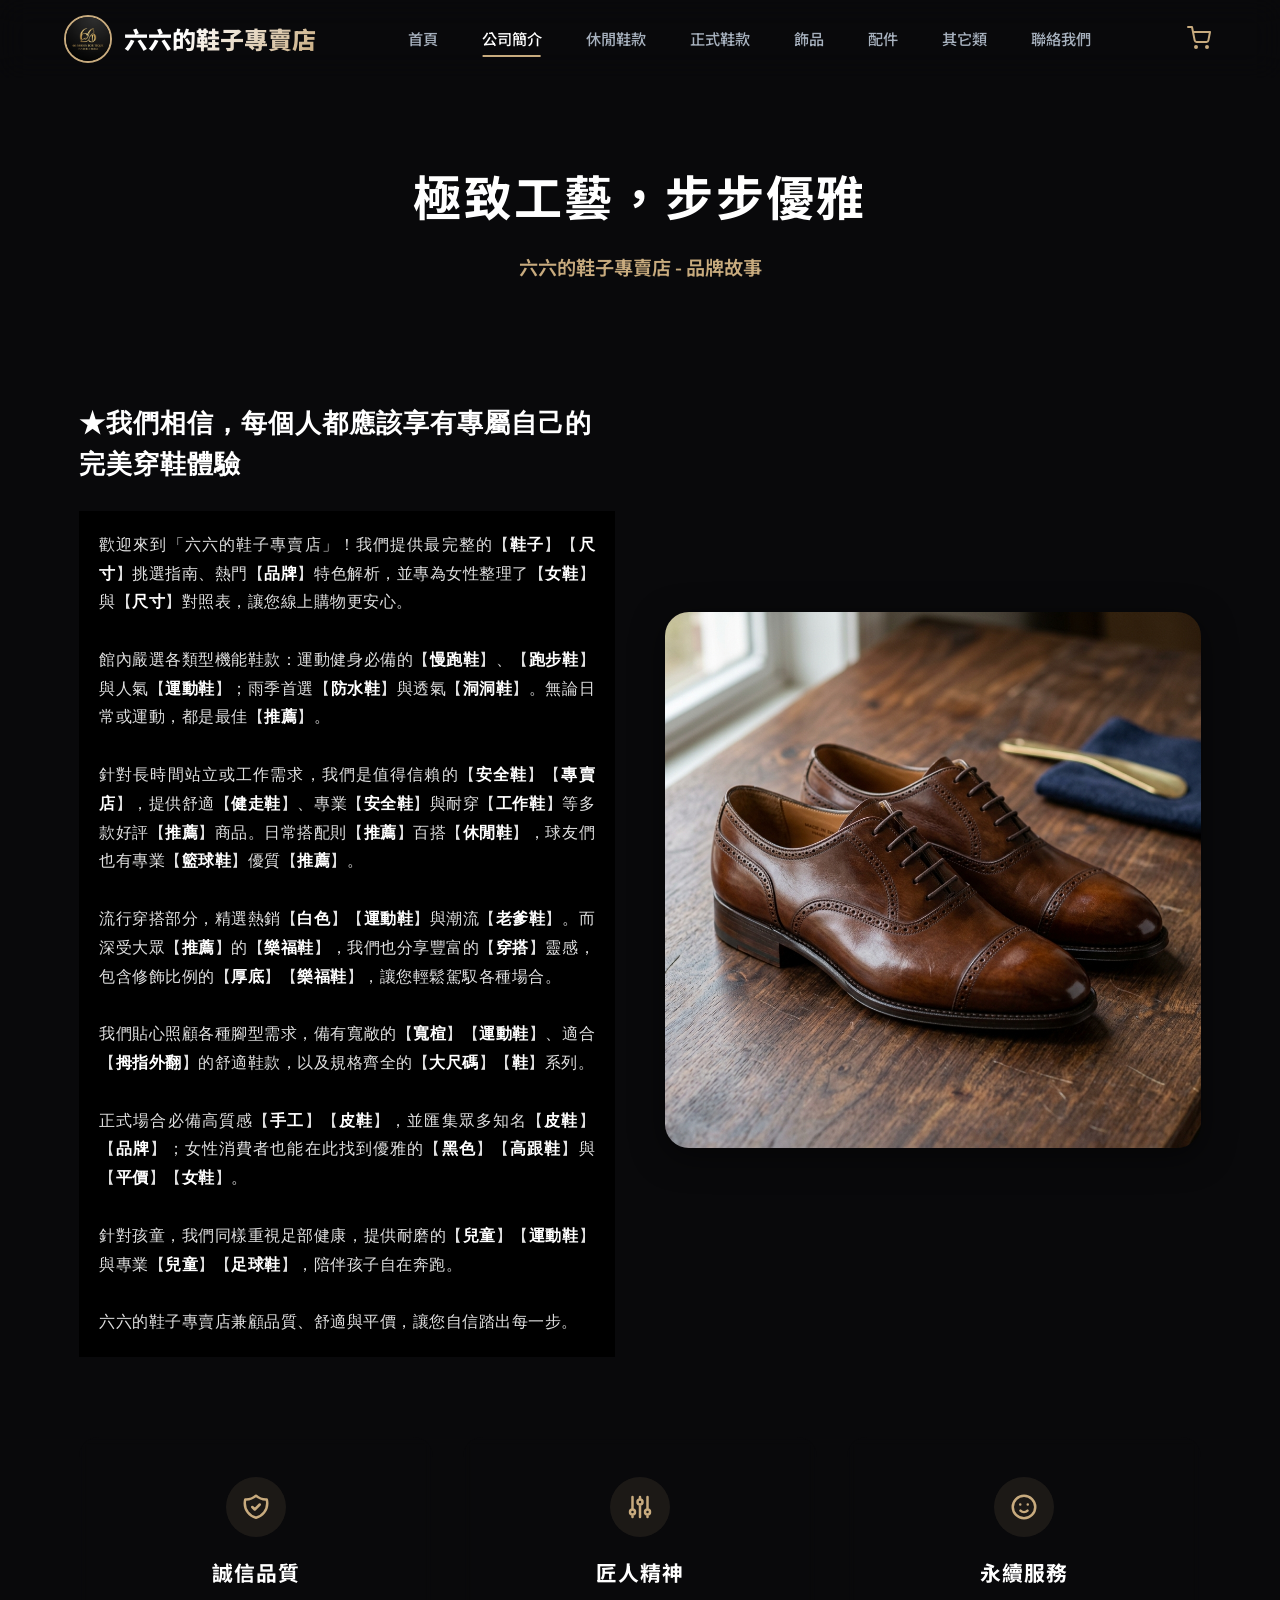
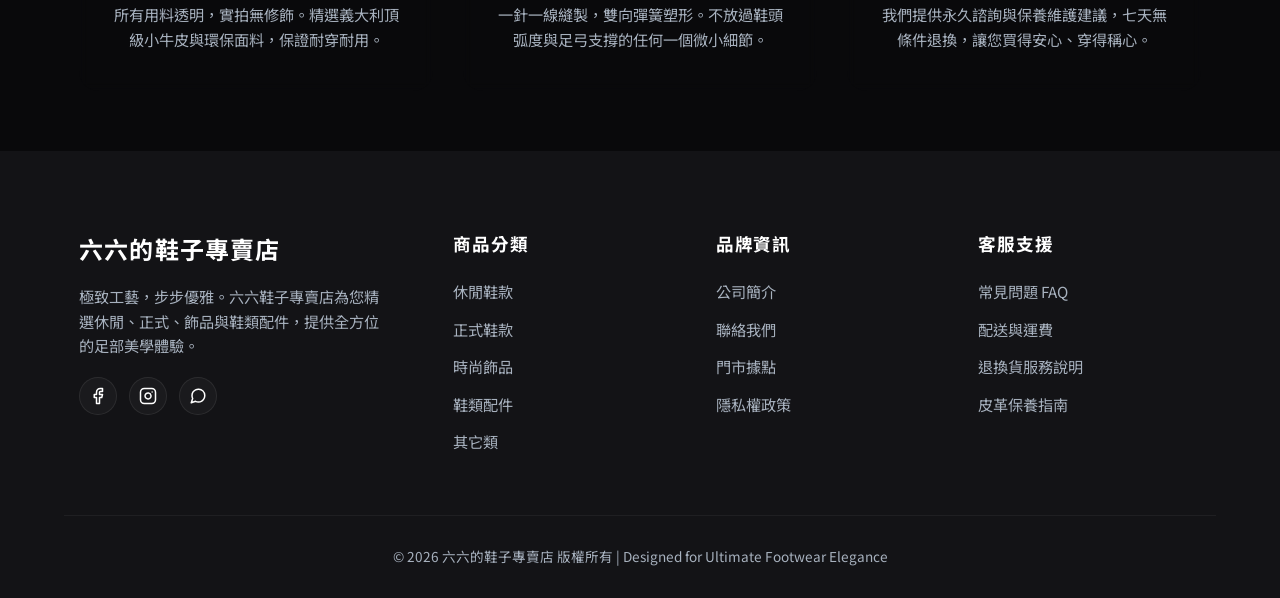
==== commit c19b8ddc: "Add files via upload" ====
--- a/about.html
+++ b/about.html
@@ -72,7 +72,7 @@
     <br><br>
     流行穿搭部分，精選熱銷【<strong style="font-weight: bold; color: #FFFFFF;">白色</strong>】【<strong style="font-weight: bold; color: #FFFFFF;">運動鞋</strong>】與潮流【<strong style="font-weight: bold; color: #FFFFFF;">老爹鞋</strong>】。而深受大眾【<strong style="font-weight: bold; color: #FFFFFF;">推薦</strong>】的【<strong style="font-weight: bold; color: #FFFFFF;">樂福鞋</strong>】，我們也分享豐富的【<strong style="font-weight: bold; color: #FFFFFF;">穿搭</strong>】靈感，包含修飾比例的【<strong style="font-weight: bold; color: #FFFFFF;">厚底</strong>】【<strong style="font-weight: bold; color: #FFFFFF;">樂福鞋</strong>】，讓您輕鬆駕馭各種場合。
     <br><br>
-    我們貼心照顧各種腳型需求，備有寬敞的【<strong style="font-weight: bold; color: #FFFFFF;">寬楦</strong>】【<strong style="font-weight: bold; color: #FFFFFF;">運動鞋</strong>】、適合【<strong style="font-weight: bold; color: #FFFFFF;">拇指</strong>】【<strong style="font-weight: bold; color: #FFFFFF;">外翻鞋</strong>】的舒適鞋款，以及規格齊全的【<strong style="font-weight: bold; color: #FFFFFF;">大尺碼</strong>】【<strong style="font-weight: bold; color: #FFFFFF;">鞋</strong>】系列。
+    我們貼心照顧各種腳型需求，備有寬敞的【<strong style="font-weight: bold; color: #FFFFFF;">寬楦</strong>】【<strong style="font-weight: bold; color: #FFFFFF;">運動鞋</strong>】、適合【<strong style="font-weight: bold; color: #FFFFFF;">拇指外翻</strong>】的舒適鞋款，以及規格齊全的【<strong style="font-weight: bold; color: #FFFFFF;">大尺碼</strong>】【<strong style="font-weight: bold; color: #FFFFFF;">鞋</strong>】系列。
     <br><br>
     正式場合必備高質感【<strong style="font-weight: bold; color: #FFFFFF;">手工</strong>】【<strong style="font-weight: bold; color: #FFFFFF;">皮鞋</strong>】，並匯集眾多知名【<strong style="font-weight: bold; color: #FFFFFF;">皮鞋</strong>】【<strong style="font-weight: bold; color: #FFFFFF;">品牌</strong>】；女性消費者也能在此找到優雅的【<strong style="font-weight: bold; color: #FFFFFF;">黑色</strong>】【<strong style="font-weight: bold; color: #FFFFFF;">高跟鞋</strong>】與【<strong style="font-weight: bold; color: #FFFFFF;">平價</strong>】【<strong style="font-weight: bold; color: #FFFFFF;">女鞋</strong>】。
     <br><br>
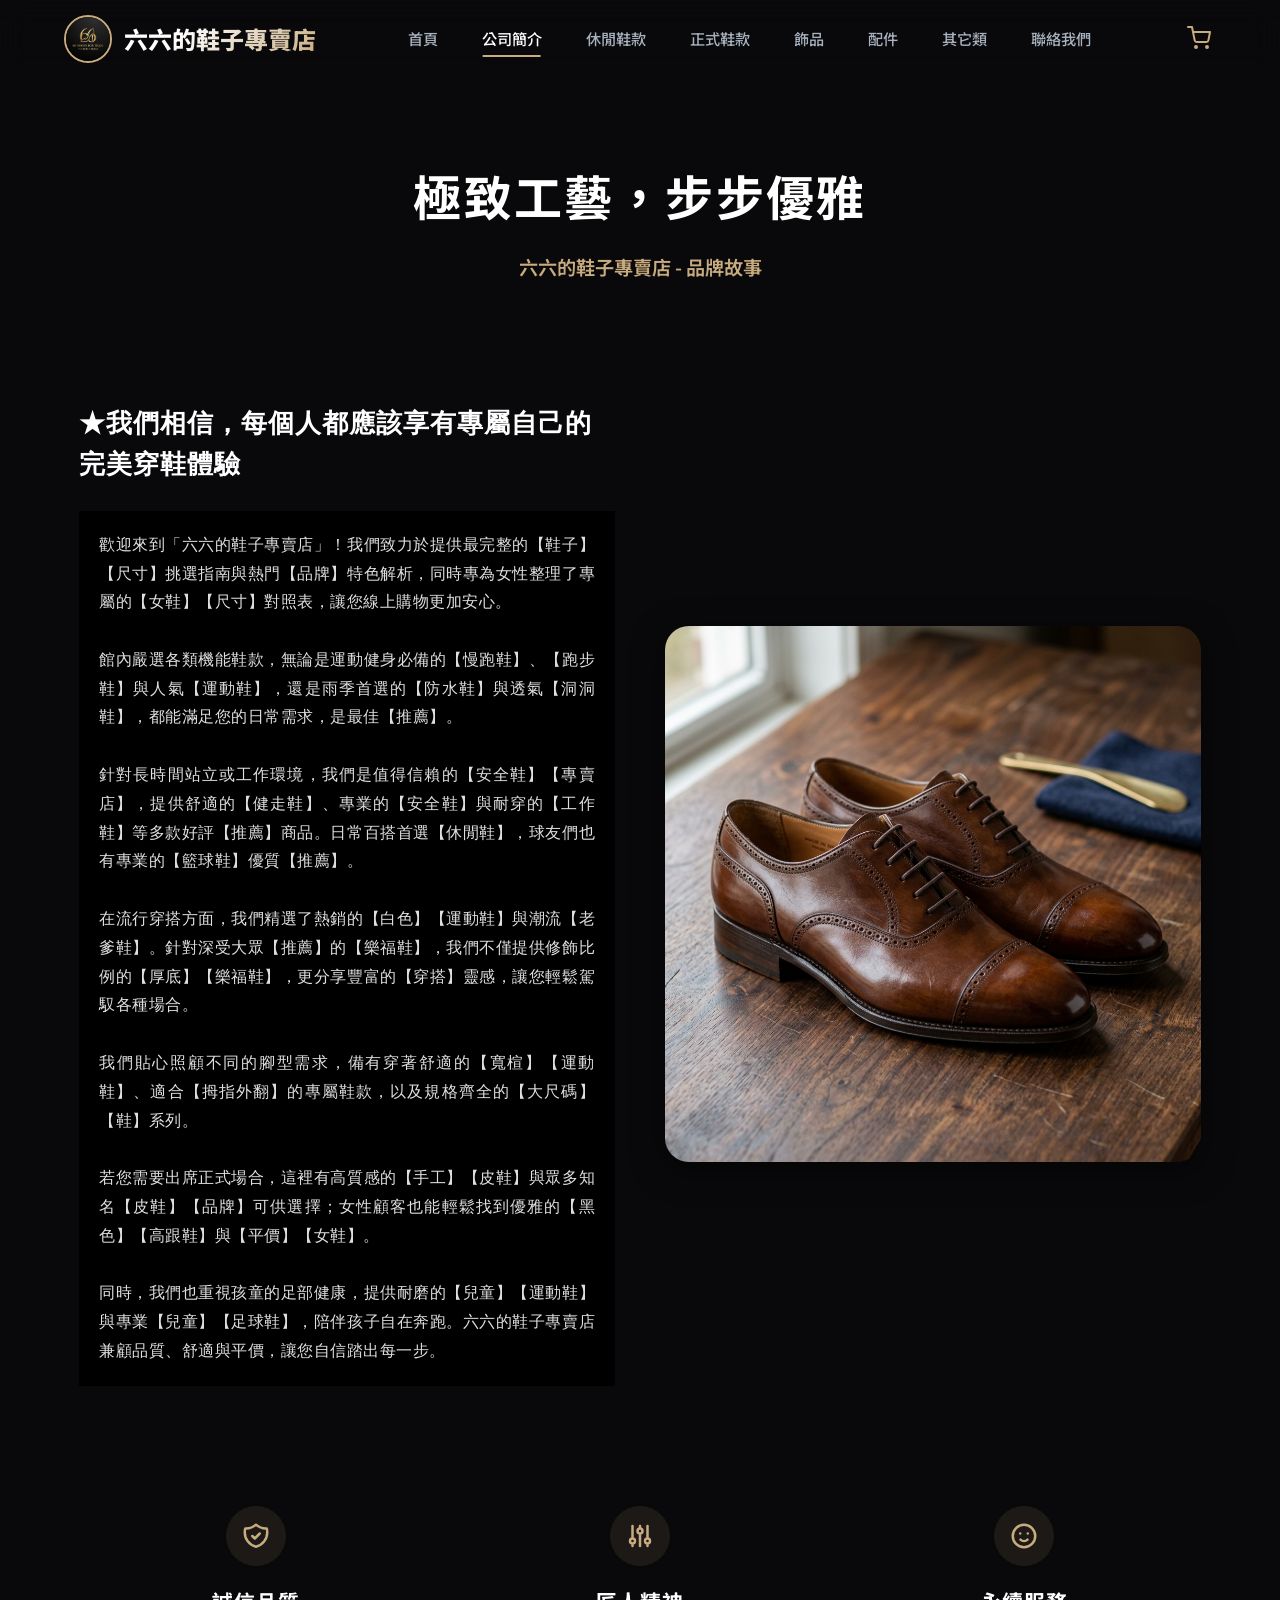
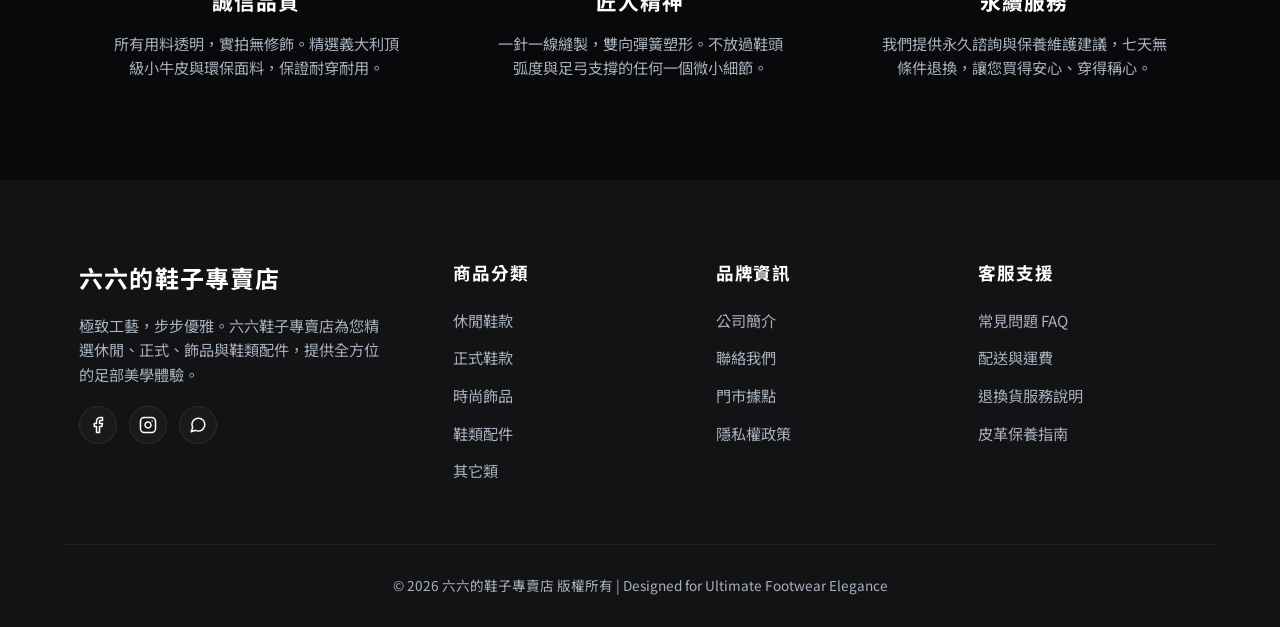
==== commit 78e2db3d: "Add files via upload" ====
--- a/about.html
+++ b/about.html
@@ -64,21 +64,19 @@
         <div class="about-text">
 <h3 style="font-family: 'Microsoft JhengHei', sans-serif; font-size: 26px; font-weight: bold; color: #FFFFFF; margin-bottom: 25px; letter-spacing: 1px;">★我們相信，每個人都應該享有專屬自己的完美穿鞋體驗</h3>                    
                     <h5 style="font-family: 'Microsoft JhengHei', sans-serif; font-size: 16px; font-weight: normal; line-height: 1.8; color: #E0E0E0; background-color: #000000; padding: 20px; text-align: justify; letter-spacing: 0.5px;"> 
-    歡迎來到「六六的鞋子專賣店」！我們提供最完整的【<strong style="font-weight: bold; color: #FFFFFF;">鞋子</strong>】【<strong style="font-weight: bold; color: #FFFFFF;">尺寸</strong>】挑選指南、熱門【<strong style="font-weight: bold; color: #FFFFFF;">品牌</strong>】特色解析，並專為女性整理了【<strong style="font-weight: bold; color: #FFFFFF;">女鞋</strong>】與【<strong style="font-weight: bold; color: #FFFFFF;">尺寸</strong>】對照表，讓您線上購物更安心。
+    歡迎來到「六六的鞋子專賣店」！我們致力於提供最完整的【鞋子】【尺寸】挑選指南與熱門【品牌】特色解析，同時專為女性整理了專屬的【女鞋】【尺寸】對照表，讓您線上購物更加安心。
     <br><br>
-    館內嚴選各類型機能鞋款：運動健身必備的【<strong style="font-weight: bold; color: #FFFFFF;">慢跑鞋</strong>】、【<strong style="font-weight: bold; color: #FFFFFF;">跑步鞋</strong>】與人氣【<strong style="font-weight: bold; color: #FFFFFF;">運動鞋</strong>】；雨季首選【<strong style="font-weight: bold; color: #FFFFFF;">防水鞋</strong>】與透氣【<strong style="font-weight: bold; color: #FFFFFF;">洞洞鞋</strong>】。無論日常或運動，都是最佳【<strong style="font-weight: bold; color: #FFFFFF;">推薦</strong>】。
+    館內嚴選各類機能鞋款，無論是運動健身必備的【慢跑鞋】、【跑步鞋】與人氣【運動鞋】，還是雨季首選的【防水鞋】與透氣【洞洞鞋】，都能滿足您的日常需求，是最佳【推薦】。
     <br><br>
-    針對長時間站立或工作需求，我們是值得信賴的【<strong style="font-weight: bold; color: #FFFFFF;">安全鞋</strong>】【<strong style="font-weight: bold; color: #FFFFFF;">專賣店</strong>】，提供舒適【<strong style="font-weight: bold; color: #FFFFFF;">健走鞋</strong>】、專業【<strong style="font-weight: bold; color: #FFFFFF;">安全鞋</strong>】與耐穿【<strong style="font-weight: bold; color: #FFFFFF;">工作鞋</strong>】等多款好評【<strong style="font-weight: bold; color: #FFFFFF;">推薦</strong>】商品。日常搭配則【<strong style="font-weight: bold; color: #FFFFFF;">推薦</strong>】百搭【<strong style="font-weight: bold; color: #FFFFFF;">休閒鞋</strong>】，球友們也有專業【<strong style="font-weight: bold; color: #FFFFFF;">籃球鞋</strong>】優質【<strong style="font-weight: bold; color: #FFFFFF;">推薦</strong>】。
+    針對長時間站立或工作環境，我們是值得信賴的【安全鞋】【專賣店】，提供舒適的【健走鞋】、專業的【安全鞋】與耐穿的【工作鞋】等多款好評【推薦】商品。日常百搭首選【休閒鞋】，球友們也有專業的【籃球鞋】優質【推薦】。
     <br><br>
-    流行穿搭部分，精選熱銷【<strong style="font-weight: bold; color: #FFFFFF;">白色</strong>】【<strong style="font-weight: bold; color: #FFFFFF;">運動鞋</strong>】與潮流【<strong style="font-weight: bold; color: #FFFFFF;">老爹鞋</strong>】。而深受大眾【<strong style="font-weight: bold; color: #FFFFFF;">推薦</strong>】的【<strong style="font-weight: bold; color: #FFFFFF;">樂福鞋</strong>】，我們也分享豐富的【<strong style="font-weight: bold; color: #FFFFFF;">穿搭</strong>】靈感，包含修飾比例的【<strong style="font-weight: bold; color: #FFFFFF;">厚底</strong>】【<strong style="font-weight: bold; color: #FFFFFF;">樂福鞋</strong>】，讓您輕鬆駕馭各種場合。
+    在流行穿搭方面，我們精選了熱銷的【白色】【運動鞋】與潮流【老爹鞋】。針對深受大眾【推薦】的【樂福鞋】，我們不僅提供修飾比例的【厚底】【樂福鞋】，更分享豐富的【穿搭】靈感，讓您輕鬆駕馭各種場合。
     <br><br>
-    我們貼心照顧各種腳型需求，備有寬敞的【<strong style="font-weight: bold; color: #FFFFFF;">寬楦</strong>】【<strong style="font-weight: bold; color: #FFFFFF;">運動鞋</strong>】、適合【<strong style="font-weight: bold; color: #FFFFFF;">拇指外翻</strong>】的舒適鞋款，以及規格齊全的【<strong style="font-weight: bold; color: #FFFFFF;">大尺碼</strong>】【<strong style="font-weight: bold; color: #FFFFFF;">鞋</strong>】系列。
+    我們貼心照顧不同的腳型需求，備有穿著舒適的【寬楦】【運動鞋】、適合【拇指外翻】的專屬鞋款，以及規格齊全的【大尺碼】【鞋】系列。
     <br><br>
-    正式場合必備高質感【<strong style="font-weight: bold; color: #FFFFFF;">手工</strong>】【<strong style="font-weight: bold; color: #FFFFFF;">皮鞋</strong>】，並匯集眾多知名【<strong style="font-weight: bold; color: #FFFFFF;">皮鞋</strong>】【<strong style="font-weight: bold; color: #FFFFFF;">品牌</strong>】；女性消費者也能在此找到優雅的【<strong style="font-weight: bold; color: #FFFFFF;">黑色</strong>】【<strong style="font-weight: bold; color: #FFFFFF;">高跟鞋</strong>】與【<strong style="font-weight: bold; color: #FFFFFF;">平價</strong>】【<strong style="font-weight: bold; color: #FFFFFF;">女鞋</strong>】。
+    若您需要出席正式場合，這裡有高質感的【手工】【皮鞋】與眾多知名【皮鞋】【品牌】可供選擇；女性顧客也能輕鬆找到優雅的【黑色】【高跟鞋】與【平價】【女鞋】。
     <br><br>
-    針對孩童，我們同樣重視足部健康，提供耐磨的【<strong style="font-weight: bold; color: #FFFFFF;">兒童</strong>】【<strong style="font-weight: bold; color: #FFFFFF;">運動鞋</strong>】與專業【<strong style="font-weight: bold; color: #FFFFFF;">兒童</strong>】【<strong style="font-weight: bold; color: #FFFFFF;">足球鞋</strong>】，陪伴孩子自在奔跑。
-    <br><br>
-    六六的鞋子專賣店兼顧品質、舒適與平價，讓您自信踏出每一步。
+    同時，我們也重視孩童的足部健康，提供耐磨的【兒童】【運動鞋】與專業【兒童】【足球鞋】，陪伴孩子自在奔跑。六六的鞋子專賣店兼顧品質、舒適與平價，讓您自信踏出每一步。
 </h5>
 
         </div>
